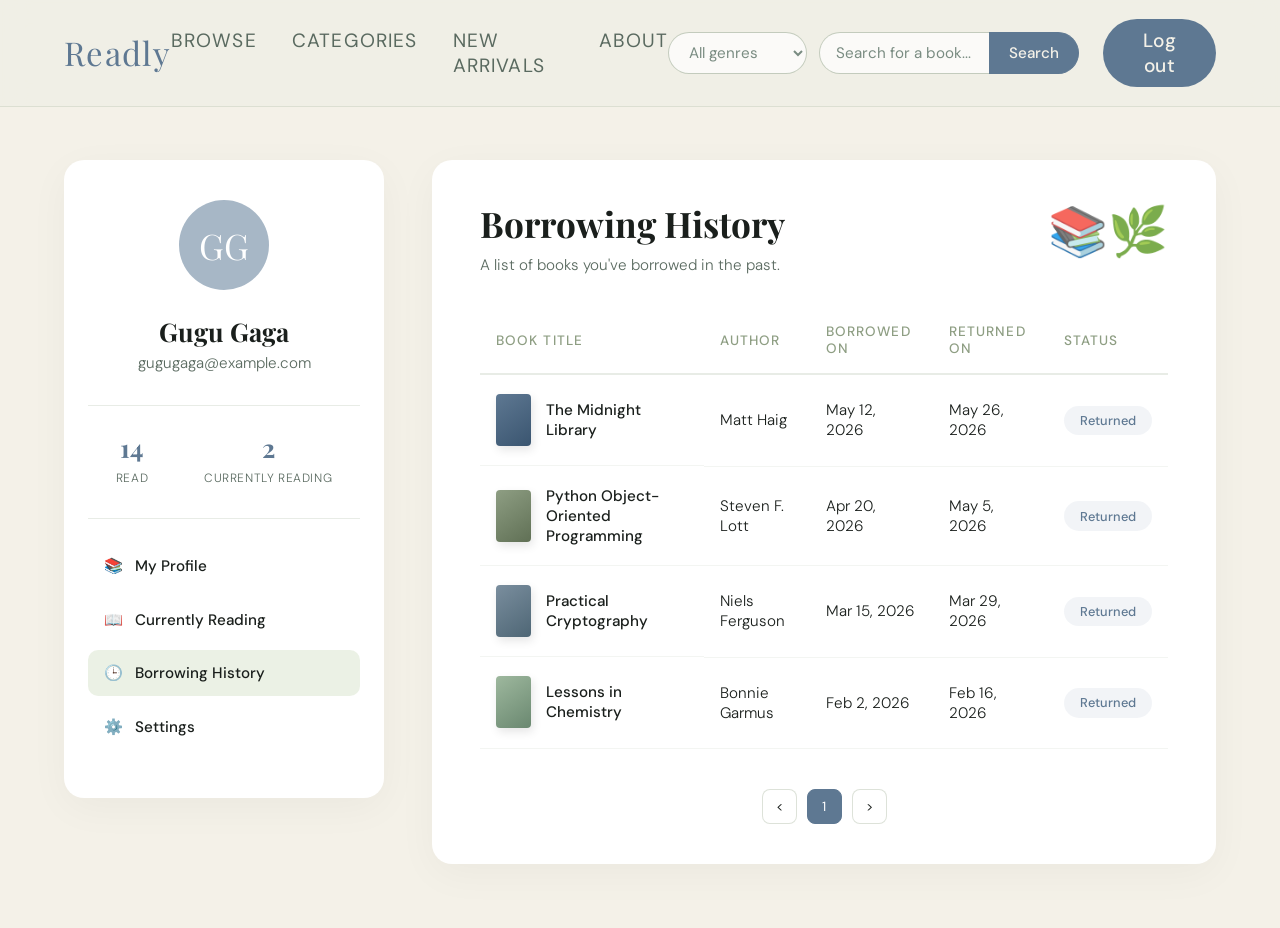
==== frontend/profile.html @ a17b8ffd "add user window (borrow history)" ====
<!DOCTYPE html>
<html lang="en">
<head>
  <meta charset="UTF-8">
  <meta name="viewport" content="width=device-width, initial-scale=1.0">
  <title>My Profile — Readly</title>
  <link href="https://fonts.googleapis.com/css2?family=Playfair+Display:ital,wght@0,400;0,700;1,400&family=DM+Sans:wght@300;400;500&display=swap" rel="stylesheet"/>
  <link rel="stylesheet" href="style.css" />
</head>
<body>

  <nav>
    <a class="nav-logo" href="index.html">Readly</a>
    <ul class="nav-links">
      <li><a href="index.html#books">Browse</a></li>
      <li><a href="index.html#categories">Categories</a></li>
      <li><a href="#">New Arrivals</a></li>
      <li><a href="#">About</a></li>
    </ul>
    
    <div class="search-container">
      <select id="genreSelect" class="search-select">
          <option value="">All genres</option>
          <option value="fantasy">Fantasy</option>
          <option value="sci-fi">Sci-Fi</option>
          <option value="romance">Romance</option>
          <option value="mystery">Mystery</option>
          <option value="literary">Literary</option>
          <option value="non-fiction">Non-fiction</option>
          <option value="children">Children</option>
          <option value="history">History</option>
      </select>
      <div class="search-input-group">
          <input type="text" id="searchInput" placeholder="Search for a book..." class="search-input">
          <button id="searchBtn" class="search-btn">Search</button>
      </div>
    </div>
    <button class="nav-cta" onclick="window.location.href='index.html'">Log out</button>
  </nav>

  <main class="profile-container">
    
    <aside class="user-card">
      <div class="avatar">GG</div>
      <h2 class="user-name">Gugu Gaga</h2>
      <p class="user-email">gugugaga@example.com</p>
      
      <div class="user-stats">
        <div><strong>14</strong><span>Read</span></div>
        <div><strong>2</strong><span>Currently Reading</span></div>
      </div>

      <ul class="sidebar-menu">
        <li><a href="#"><span class="icon">📚</span> My Profile</a></li>
        <li><a href="#"><span class="icon">📖</span> Currently Reading</a></li>
        <li class="active"><a href="#"><span class="icon">🕒</span> Borrowing History</a></li>
        <li><a href="#"><span class="icon">⚙️</span> Settings</a></li>
      </ul>
    </aside>

    <section class="history-section">
      
      <div class="history-header">
        <div>
          <h3 class="history-title">Borrowing History</h3>
          <p class="history-subtitle">A list of books you've borrowed in the past.</p>
        </div>
        <div class="history-illustration">📚🌿</div>
      </div>
      
      <div class="table-wrapper">
        <table class="history-table">
          <thead>
            <tr>
              <th>Book Title</th>
              <th>Author</th>
              <th>Borrowed On</th>
              <th>Returned On</th>
              <th>Status</th>
            </tr>
          </thead>
          <tbody>
            <tr>
              <td class="td-book">
                <div class="mini-cover bc1"></div>
                <span>The Midnight Library</span>
              </td>
              <td>Matt Haig</td>
              <td>May 12, 2026</td>
              <td>May 26, 2026</td>
              <td><span class="status-pill returned">Returned</span></td>
            </tr>
            <tr>
              <td class="td-book">
                <div class="mini-cover bc2"></div>
                <span>Python Object-Oriented Programming</span>
              </td>
              <td>Steven F. Lott</td>
              <td>Apr 20, 2026</td>
              <td>May 5, 2026</td>
              <td><span class="status-pill returned">Returned</span></td>
            </tr>
            <tr>
              <td class="td-book">
                <div class="mini-cover bc5"></div>
                <span>Practical Cryptography</span>
              </td>
              <td>Niels Ferguson</td>
              <td>Mar 15, 2026</td>
              <td>Mar 29, 2026</td>
              <td><span class="status-pill returned">Returned</span></td>
            </tr>
            <tr>
              <td class="td-book">
                <div class="mini-cover bc6"></div>
                <span>Lessons in Chemistry</span>
              </td>
              <td>Bonnie Garmus</td>
              <td>Feb 2, 2026</td>
              <td>Feb 16, 2026</td>
              <td><span class="status-pill returned">Returned</span></td>
            </tr>
          </tbody>
        </table>
      </div>

      <div class="pagination">
        <button class="page-btn">&lt;</button>
        <button class="page-btn active">1</button>
        <button class="page-btn">&gt;</button>
      </div>

    </section>
  </main>

</body>
</html>
---- frontend/style.css ----
:root {
  --blue-dark:  #5E7892;
  --blue-light: #A7B7C6;
  --cream:      #f4f1e8;
  --sage-light: #BDCFAA;
  --sage-dark:  #8E9E83;
  --text-dark:  #1a1f1c;
  --text-muted: #5a6a60;
}

*, *::before, *::after { box-sizing: border-box; margin: 0; padding: 0; }
html { scroll-behavior: smooth; }
body { background: var(--cream); color: var(--text-dark); font-family: 'DM Sans', sans-serif; font-weight: 300; overflow-x: hidden; }

/* NAV */
nav {
  position: fixed; top: 0; left: 0; right: 0; z-index: 50;
  display: flex; align-items: center; justify-content: space-between;
  padding: 1.2rem 4rem;
  background: rgba(240, 238, 229, 0.88); backdrop-filter: blur(14px);
  border-bottom: 1px solid rgba(142,158,131,0.2);
}
.nav-logo { font-family: 'Playfair Display', serif; font-size: 2.05rem; color: var(--blue-dark); letter-spacing: 0.04em; text-decoration: none; }
.nav-links { display: flex; gap: 2.2rem; list-style: none; }
.nav-links a { text-decoration: none; color: var(--text-muted); font-size: 1.2rem; font-weight: 400; letter-spacing: 0.06em; text-transform: uppercase; transition: color 0.2s; }
.nav-links a:hover { color: var(--blue-dark); }
.nav-cta { background: var(--blue-dark); color: var(--cream); padding: 0.55rem 1.4rem; border-radius: 100px; border: none; font-family: 'DM Sans', sans-serif; font-size: 1.2rem; font-weight: 500; cursor: pointer; letter-spacing: 0.04em; transition: background 0.2s, transform 0.15s; }
.nav-cta:hover { background: var(--sage-dark); transform: translateY(-1px); }

/* SEARCH BAR FIX  */
.search-container {
  display: flex;
  align-items: center;
  gap: 12px;
  margin-left: auto;
  margin-right: 1.5rem;
}

.search-input-group {
  display: flex;
  align-items: center;
  height: 42px; 
}

.search-select {
  height: 42px;
  padding: 0 1.2rem 0 1rem;
  border: 1.5px solid rgba(142, 158, 131, 0.5);
  border-radius: 100px;
  background: rgba(255, 255, 255, 0.7);
  color: #7a8c82; 
  font-family: 'DM Sans', sans-serif;
  font-size: 0.95rem;
  cursor: pointer;
  box-sizing: border-box;
  outline: none;
}

.search-select option {
  color: var(--text-dark);
}

.search-input {
  height: 42px;
  padding: 0 1rem;
  border: 1.5px solid rgba(142, 158, 131, 0.5);
  border-right: none; 
  border-radius: 100px 0 0 100px; 
  background: rgba(255, 255, 255, 0.7);
  color: var(--text-dark);
  width: 170px;
  font-family: 'DM Sans', sans-serif;
  font-size: 0.95rem;
  box-sizing: border-box;
  outline: none;
}

.search-input::placeholder {
  color: #7a8c82;
}

.search-btn {
  height: 42px;
  padding: 0 1.2rem;
  background: var(--blue-dark);
  color: var(--cream);
  border: 1.5px solid var(--blue-dark);
  border-left: none; 
  border-radius: 0 100px 100px 0; 
  font-family: 'DM Sans', sans-serif;
  font-size: 0.95rem;
  font-weight: 500;
  cursor: pointer;
  transition: background 0.2s;
  min-width: 90px;
  display: inline-flex;
  align-items: center;
  justify-content: center;
  box-sizing: border-box;
}

.search-btn:hover {
  background: var(--sage-dark);
  border-color: var(--sage-dark);
}
/* HERO */
.hero { min-height: 100vh; display: grid; grid-template-columns: 1fr 1fr; align-items: center; padding: 8rem 4rem 4rem; gap: 4rem; position: relative; overflow: hidden; }
.hero::before { content: ''; position: absolute; top: -180px; right: -180px; width: 560px; height: 560px; border-radius: 50%; background: radial-gradient(circle, rgba(189,207,170,0.3) 0%, transparent 70%); pointer-events: none; }
.hero-text { animation: fadeUp 0.8s ease both; }
.hero-eyebrow { display: inline-block; font-size: 0.78rem; font-weight: 500; letter-spacing: 0.14em; text-transform: uppercase; color: var(--sage-dark); background: rgba(142,158,131,0.15); padding: 0.35rem 1rem; border-radius: 100px; margin-bottom: 1.6rem; }
.hero h1 { font-family: 'Playfair Display', serif; font-size: clamp(3rem, 5vw, 5rem); line-height: 1.08; color: var(--text-dark); margin-bottom: 1.6rem; }
.hero h1 em { color: var(--blue-dark); font-style: italic; }
.hero-sub { font-size: 1.25rem; line-height: 1.7; color: var(--text-muted); max-width: 440px; margin-bottom: 2.6rem; }
.hero-actions { display: flex; gap: 1rem; flex-wrap: wrap; }
.btn-primary { background: var(--blue-dark); color: var(--cream); padding: 0.85rem 2rem; border-radius: 100px; text-decoration: none; font-size: 1.1rem; font-weight: 500; transition: background 0.2s, transform 0.15s; display: inline-flex; align-items: center; gap: 0.5rem; }
.btn-primary:hover { background: var(--text-dark); transform: translateY(-1px); }
.btn-secondary { background: transparent; color: var(--blue-dark); padding: 0.85rem 2rem; border-radius: 100px; border: 1.5px solid var(--blue-dark); text-decoration: none; font-size: 1.1rem; font-weight: 500; transition: all 0.2s; cursor: pointer; font-family: 'DM Sans', sans-serif; }
.btn-secondary:hover { background: var(--blue-dark); color: var(--cream); }
.hero-visual { display: flex; justify-content: center; align-items: flex-end; gap: 1rem; animation: fadeUp 0.8s 0.2s ease both; }
.hero-book { border-radius: 6px 14px 14px 6px; box-shadow: 6px 12px 40px rgba(0,0,0,0.18); transition: transform 0.3s; cursor: pointer; }
.hero-book:hover { transform: translateY(-12px) rotate(-1deg); }
.hb1 { width: 110px; height: 220px; background: linear-gradient(160deg, var(--blue-dark), #3a5570); transform: rotate(-4deg) translateY(20px); }
.hb2 { width: 120px; height: 260px; background: linear-gradient(160deg, var(--sage-dark), #6b8060); transform: rotate(1deg); }
.hb3 { width: 100px; height: 200px; background: linear-gradient(160deg, var(--blue-light), #8aa0b8); transform: rotate(-2deg) translateY(30px); }
.hb4 { width: 115px; height: 240px; background: linear-gradient(160deg, var(--sage-light), #9ab88a); transform: rotate(3deg) translateY(10px); }

/* SECTIONS */
section { padding: 6rem 4rem; }
.section-label { font-size: 0.75rem; font-weight: 500; letter-spacing: 0.16em; text-transform: uppercase; color: var(--sage-dark); margin-bottom: 0.8rem; }
.section-title { font-family: 'Playfair Display', serif; font-size: clamp(2rem, 3.5vw, 3rem); color: var(--text-dark); margin-bottom: 3rem; }

/* BOOKS */
.books-section { background: white; }
.books-grid { display: grid; grid-template-columns: repeat(auto-fill, minmax(240px, 1fr)); gap: 2rem; }
.book-card { cursor: pointer; transition: transform 0.25s; }
.book-card:hover { transform: translateY(-6px); }
.book-cover { width: 100%; aspect-ratio: 2/3; border-radius: 6px 12px 12px 6px; margin-bottom: 1rem; box-shadow: 4px 8px 28px rgba(0,0,0,0.12); display: flex; align-items: flex-end; padding: 1rem; position: relative; overflow: hidden; }
.book-cover::before { content: ''; position: absolute; left: 0; top: 0; bottom: 0; width: 14px; background: rgba(0,0,0,0.2); }
.book-cover-title { font-family: 'Playfair Display', serif; font-size: 0.95rem; color: rgba(255,255,255,0.92); line-height: 1.3; position: relative; z-index: 1; text-shadow: 0 1px 6px rgba(0,0,0,0.3); }
.bc1 { background: linear-gradient(145deg, #5E7892, #3a5570); }
.bc2 { background: linear-gradient(145deg, #8E9E83, #607055); }
.bc3 { background: linear-gradient(145deg, #A7B7C6, #6e8898); }
.bc4 { background: linear-gradient(145deg, #BDCFAA, #8aab72); }
.bc5 { background: linear-gradient(145deg, #7a8e9e, #4e6675); }
.bc6 { background: linear-gradient(145deg, #9eb89e, #6a8870); }
.book-title { font-weight: 500; font-size: 1.25rem; margin-bottom: 0.2rem; }
.book-author { font-size: 1.05rem; color: var(--text-muted); }
.book-price { font-size: 1.15rem; font-weight: 500; color: var(--blue-dark); margin-top: 0.4rem; }
.book-stars { color: var(--sage-dark); font-size: 0.8rem; margin-top: 0.3rem; }

/* CATEGORIES */
.categories-section { background: var(--cream); }
.cats-grid { display: grid; grid-template-columns: repeat(auto-fill, minmax(155px, 1fr)); gap: 1.2rem; }
.cat-pill { background: white; border: 1.5px solid rgba(94,120,146,0.2); border-radius: 16px; padding: 1.4rem 1.2rem; text-align: center; cursor: pointer; transition: all 0.2s; }
.cat-pill:hover { background: var(--blue-dark); border-color: var(--blue-dark); }
.cat-pill:hover .cat-name { color: var(--cream); }
.cat-icon { font-size: 1.6rem; margin-bottom: 0.5rem; }
.cat-name { font-size: 0.88rem; font-weight: 500; color: var(--text-dark); }

/* BANNER */
.banner-section { background: var(--blue-dark); color: var(--cream); display: flex; align-items: center; justify-content: space-between; gap: 2rem; flex-wrap: wrap; padding: 5rem 4rem; }
.banner-text h2 { font-family: 'Playfair Display', serif; font-size: clamp(1.8rem, 3vw, 2.8rem); margin-bottom: 0.8rem; }
.banner-text p { font-size: 1rem; opacity: 0.75; max-width: 440px; line-height: 1.6; }
.btn-light { background: var(--cream); color: var(--blue-dark); padding: 0.85rem 2rem; border-radius: 100px; border: none; font-family: 'DM Sans', sans-serif; font-size: 0.95rem; font-weight: 500; white-space: nowrap; cursor: pointer; transition: all 0.2s; }
.btn-light:hover { background: var(--sage-light); }

/* STATS */
.stats-section { background: white; display: flex; justify-content: space-around; flex-wrap: wrap; gap: 2rem; padding: 4rem; text-align: center; }
.stat-num { font-family: 'Playfair Display', serif; font-size: 4rem; color: var(--blue-dark); line-height: 1; }
.stat-label { font-size: 0.88rem; color: var(--text-muted); margin-top: 0.4rem; }

/* FOOTER */
footer { background: var(--text-dark); color: rgba(243,239,223,0.6); padding: 3rem 4rem; display: flex; justify-content: space-between; align-items: center; flex-wrap: wrap; gap: 1rem; }
.footer-logo { font-family: 'Playfair Display', serif; font-size: 1.4rem; color: var(--cream); }
.footer-links { display: flex; gap: 2rem; list-style: none; }
.footer-links a { color: rgba(243,239,223,0.5); text-decoration: none; font-size: 0.85rem; transition: color 0.2s; }
.footer-links a:hover { color: var(--sage-light); }
footer small { font-size: 0.8rem; }

/* MODAL */
.modal-overlay {
  position: fixed; inset: 0; z-index: 200;
  background: rgba(26,31,28,0.5); backdrop-filter: blur(5px);
  display: flex; align-items: center; justify-content: center;
  opacity: 0; pointer-events: none; transition: opacity 0.25s;
}
.modal-overlay.open { opacity: 1; pointer-events: all; }
.modal {
  background: var(--cream); border-radius: 22px;
  width: 100%; max-width: 430px; padding: 2.4rem;
  position: relative; box-shadow: 0 30px 90px rgba(0,0,0,0.22);
  transform: translateY(24px) scale(0.97); opacity: 0;
  transition: transform 0.28s cubic-bezier(.34,1.56,.64,1), opacity 0.22s;
}
.modal-overlay.open .modal { transform: translateY(0) scale(1); opacity: 1; }
.modal-close { position: absolute; top: 1.2rem; right: 1.2rem; width: 32px; height: 32px; border-radius: 50%; background: rgba(94,120,146,0.12); border: none; cursor: pointer; display: flex; align-items: center; justify-content: center; color: var(--text-muted); font-size: 1rem; transition: background 0.2s; }
.modal-close:hover { background: rgba(94,120,146,0.25); }
.modal-title { font-family: 'Playfair Display', serif; font-size: 1.65rem; color: var(--text-dark); margin-bottom: 0.3rem; }
.modal-sub { font-size: 0.88rem; color: var(--text-muted); margin-bottom: 1.8rem; line-height: 1.5; }
.modal-tabs { display: flex; background: rgba(94,120,146,0.1); border-radius: 10px; padding: 4px; margin-bottom: 1.6rem; }
.modal-tab { flex: 1; text-align: center; padding: 0.55rem; border-radius: 7px; font-size: 0.88rem; font-weight: 500; cursor: pointer; transition: all 0.2s; color: var(--text-muted); user-select: none; }
.modal-tab.active { background: var(--blue-dark); color: var(--cream); box-shadow: 0 2px 10px rgba(94,120,146,0.3); }
.m-field { margin-bottom: 1rem; }
.m-field label { display: block; font-size: 0.8rem; font-weight: 500; color: var(--text-dark); margin-bottom: 0.4rem; letter-spacing: 0.03em; }
.m-field input { width: 100%; padding: 0.75rem 1rem; border: 1.5px solid rgba(94,120,146,0.25); border-radius: 10px; background: white; font-family: 'DM Sans', sans-serif; font-size: 0.93rem; color: var(--text-dark); outline: none; transition: border-color 0.2s, box-shadow 0.2s; }
.m-field input:focus { border-color: var(--blue-dark); box-shadow: 0 0 0 3px rgba(94,120,146,0.12); }
.m-field input::placeholder { color: #b8bfba; }
.m-row { display: flex; justify-content: space-between; align-items: center; margin-bottom: 1rem; }
.m-remember { display: flex; align-items: center; gap: 0.45rem; font-size: 0.82rem; color: var(--text-muted); cursor: pointer; }
.m-remember input { accent-color: var(--blue-dark); }
.m-forgot { font-size: 0.82rem; color: var(--blue-dark); text-decoration: none; font-weight: 500; }
.m-forgot:hover { text-decoration: underline; }
.btn-modal-submit { width: 100%; background: var(--blue-dark); color: var(--cream); padding: 0.88rem; border: none; border-radius: 10px; font-family: 'DM Sans', sans-serif; font-size: 0.95rem; font-weight: 500; cursor: pointer; margin-bottom: 1.2rem; transition: background 0.2s, transform 0.15s; }
.btn-modal-submit:hover { background: var(--text-dark); transform: translateY(-1px); }
.m-divider { display: flex; align-items: center; gap: 1rem; font-size: 0.8rem; color: #b5bdb9; margin-bottom: 1rem; }
.m-divider::before, .m-divider::after { content: ''; flex: 1; height: 1px; background: rgba(94,120,146,0.2); }
.m-socials { display: flex; gap: 0.7rem; }
.m-social-btn { flex: 1; display: flex; align-items: center; justify-content: center; gap: 0.45rem; padding: 0.7rem; border: 1.5px solid rgba(94,120,146,0.25); border-radius: 10px; background: white; font-family: 'DM Sans', sans-serif; font-size: 0.85rem; font-weight: 500; color: var(--text-dark); cursor: pointer; transition: all 0.2s; }
.m-social-btn:hover { border-color: var(--blue-dark); background: rgba(94,120,146,0.05); }
.signup-only { display: none; }

/* ANIMATION */
@keyframes fadeUp { from { opacity: 0; transform: translateY(28px); } to { opacity: 1; transform: translateY(0); } }

/*  PROFILE PAGE  */
.profile-container {
  max-width: 1400px;
  width: 100%;
  margin: 10rem auto 4rem;
  padding: 0 4rem; 
  display: grid;
  grid-template-columns: 320px 1fr;
  gap: 3rem;
  align-items: start;
  box-sizing: border-box;
}

.user-card {
  background: white;
  border-radius: 20px;
  padding: 2.5rem 1.5rem;
  text-align: center;
  box-shadow: 0 10px 40px rgba(0,0,0,0.04);
}

.avatar {
  width: 90px;
  height: 90px;
  background: var(--blue-light);
  color: white;
  font-family: 'Playfair Display', serif;
  font-size: 2.2rem;
  display: flex;
  align-items: center;
  justify-content: center;
  border-radius: 50%;
  margin: 0 auto 1.5rem;
}

.user-name {
  font-family: 'Playfair Display', serif;
  font-size: 1.6rem;
  color: var(--text-dark);
  margin-bottom: 0.3rem;
}

.user-email {
  color: var(--text-muted);
  font-size: 0.95rem;
  margin-bottom: 2rem;
}

.user-stats {
  display: flex;
  justify-content: space-around;
  border-top: 1px solid rgba(142, 158, 131, 0.2);
  padding-top: 1.5rem;
}

.user-stats div {
  display: flex;
  flex-direction: column;
}

.user-stats strong {
  font-size: 1.6rem;
  color: var(--blue-dark);
  font-family: 'Playfair Display', serif;
}

.user-stats span {
  font-size: 0.75rem;
  color: var(--text-muted);
  text-transform: uppercase;
  letter-spacing: 0.05em;
  margin-top: 0.4rem;
}

/* --- Таблиця історії --- */
.history-section {
  background: white;
  border-radius: 20px;
  padding: 2.5rem 3rem;
  box-shadow: 0 10px 40px rgba(0,0,0,0.04);
}

.history-title {
  font-family: 'Playfair Display', serif;
  font-size: 2.2rem;
  color: var(--text-dark);
  margin-bottom: 2rem;
}

.table-wrapper {
  overflow-x: auto; 
}

.history-table {
  width: 100%;
  border-collapse: collapse;
  text-align: left;
}

.history-table th {
  padding: 1rem;
  font-size: 0.85rem;
  text-transform: uppercase;
  letter-spacing: 0.08em;
  color: var(--sage-dark);
  border-bottom: 2px solid rgba(142, 158, 131, 0.2);
  font-weight: 500;
}

.history-table td {
  padding: 1.2rem 1rem;
  border-bottom: 1px solid rgba(142, 158, 131, 0.1);
  color: var(--text-dark);
  font-size: 0.95rem;
}

.status-pill {
  padding: 0.4rem 1rem;
  border-radius: 100px;
  font-size: 0.8rem;
  font-weight: 500;
  display: inline-block;
}

.status-pill.active {
  background: rgba(189, 207, 170, 0.25);
  color: var(--sage-dark);
}

.status-pill.returned {
  background: rgba(167, 183, 198, 0.15); 
  color: var(--blue-dark);
}
/* --- Бокове меню (Sidebar) --- */
.sidebar-menu {
  list-style: none;
  margin-top: 2rem;
  text-align: left;
  border-top: 1px solid rgba(142, 158, 131, 0.2);
  padding-top: 1.5rem;
}

.sidebar-menu li {
  margin-bottom: 0.5rem;
}

.sidebar-menu a {
  display: flex;
  align-items: center;
  gap: 12px;
  text-decoration: none;
  color: var(--text-dark);
  font-size: 0.95rem;
  font-weight: 500;
  padding: 0.8rem 1rem;
  border-radius: 10px;
  transition: background 0.2s;
}

.sidebar-menu li.active a, 
.sidebar-menu a:hover {
  background: rgba(189, 207, 170, 0.3); /* Ніжний фон для активного пункту */
}

/* --- Шапка історії (Subtitle & Illustration) --- */
.history-header {
  display: flex;
  justify-content: space-between;
  align-items: flex-start;
  margin-bottom: 2rem;
}

.history-title {
  font-family: 'Playfair Display', serif;
  font-size: 2.2rem;
  color: var(--text-dark);
  margin-bottom: 0.5rem;
}

.history-subtitle {
  color: var(--text-muted);
  font-size: 0.95rem;
}

.history-illustration {
  font-size: 3rem;
  opacity: 0.8;
}

/* --- Міні-обкладинки в таблиці --- */
.td-book {
  display: flex;
  align-items: center;
  gap: 15px;
  font-weight: 500;
}

.mini-cover {
  width: 35px;
  height: 52px;
  border-radius: 4px;
  box-shadow: 2px 4px 10px rgba(0,0,0,0.1);
  flex-shrink: 0;
}

/* --- Пагінація (Кнопки сторінок) --- */
.pagination {
  display: flex;
  justify-content: center;
  gap: 10px;
  margin-top: 2.5rem;
}

.page-btn {
  width: 35px;
  height: 35px;
  border: 1px solid rgba(142, 158, 131, 0.3);
  background: white;
  border-radius: 8px;
  display: flex;
  align-items: center;
  justify-content: center;
  cursor: pointer;
  color: var(--text-dark);
  font-family: 'DM Sans', sans-serif;
  transition: all 0.2s;
}

.page-btn.active {
  background: var(--blue-dark);
  color: white;
  border-color: var(--blue-dark);
}

.page-btn:hover:not(.active) {
  background: rgba(142, 158, 131, 0.1);
}
/* RESPONSIVE */
@media (max-width: 768px) {
  nav { padding: 1rem 1.5rem; }
  .nav-links { display: none; }
  .search-container { display: none; }
  .hero { grid-template-columns: 1fr; padding: 6rem 1.5rem 3rem; }
  .hero-visual { display: none; }
  section { padding: 4rem 1.5rem; }
  .banner-section { padding: 3rem 1.5rem; }
  .stats-section { padding: 3rem 1.5rem; }
  footer { padding: 2rem 1.5rem; flex-direction: column; text-align: center; }
  .modal { margin: 1rem; padding: 1.8rem; }

  /* --- Phone  --- */
  .profile-container {
    grid-template-columns: 1fr; 
    padding: 6rem 1.5rem 2rem; 
    margin: 0;
    gap: 2rem;
  }
  
  .user-card,
  .history-section {
    padding: 1.5rem; 
  }
  
  .history-title {
    font-size: 1.8rem; 
  }
}
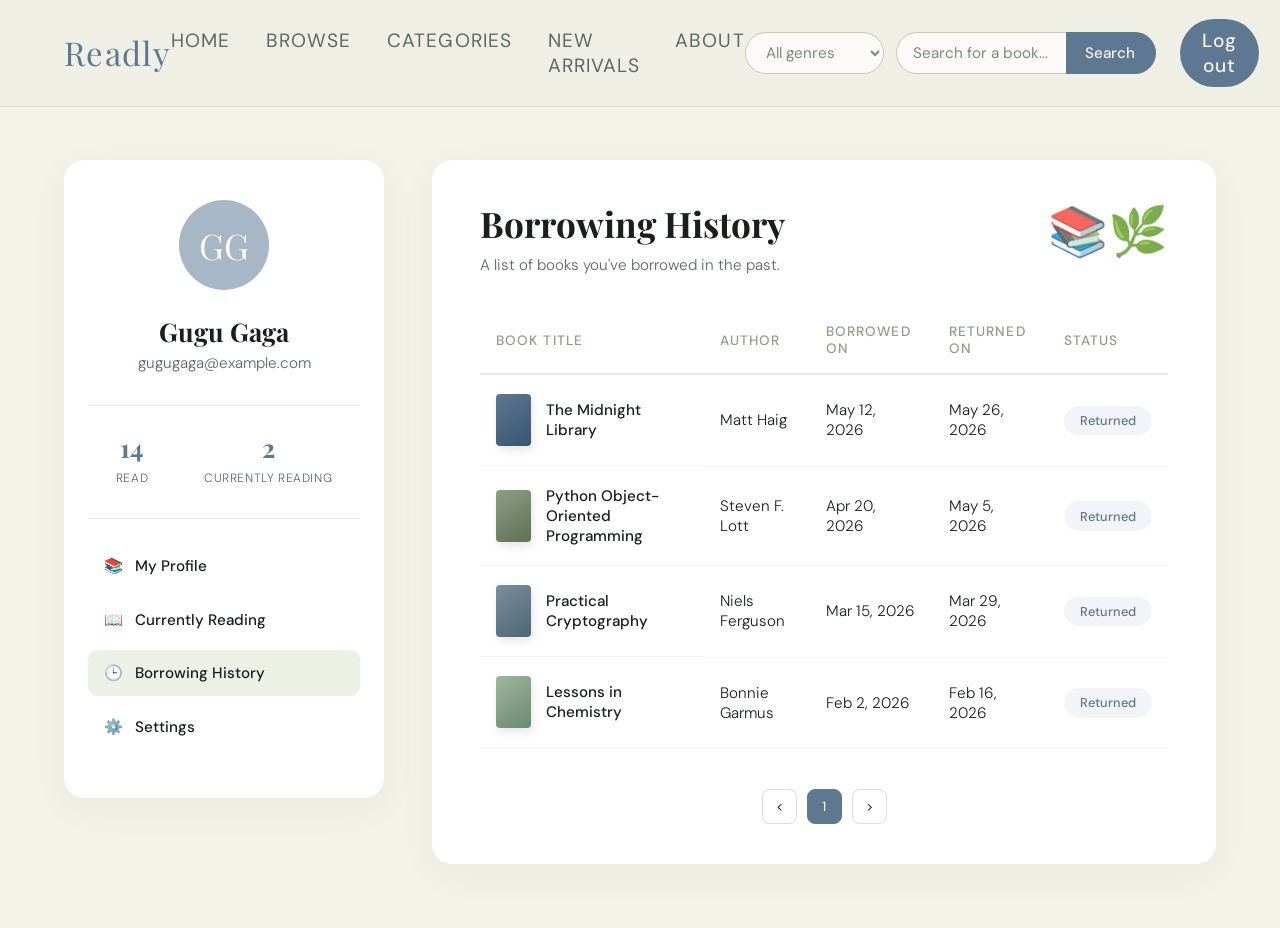
==== commit 437af8f9: "transition between registration and user page" ====
--- a/frontend/profile.html
+++ b/frontend/profile.html
@@ -11,11 +11,13 @@
 
   <nav>
     <a class="nav-logo" href="index.html">Readly</a>
+    
     <ul class="nav-links">
+      <li><a href="index.html">Home</a></li>
       <li><a href="index.html#books">Browse</a></li>
       <li><a href="index.html#categories">Categories</a></li>
-      <li><a href="#">New Arrivals</a></li>
-      <li><a href="#">About</a></li>
+      <li><a href="index.html">New Arrivals</a></li>
+      <li><a href="index.html">About</a></li>
     </ul>
     
     <div class="search-container">
@@ -35,7 +37,8 @@
           <button id="searchBtn" class="search-btn">Search</button>
       </div>
     </div>
-    <button class="nav-cta" onclick="window.location.href='index.html'">Log out</button>
+    
+    <button class="nav-cta" onclick="localStorage.removeItem('readlyUser'); window.location.href='index.html'">Log out</button>
   </nav>
 
   <main class="profile-container">
@@ -133,5 +136,31 @@
     </section>
   </main>
 
+  <script>
+    window.addEventListener('DOMContentLoaded', () => {
+      // 1. Шукаємо правильний ключ, який ми побачили на скріншоті
+      const savedData = localStorage.getItem('readlyUser');
+      
+      if (savedData) {
+        // 2. Розпаковуємо дані з формату JSON у звичайний об'єкт
+        const user = JSON.parse(savedData);
+        
+        // 3. Підставляємо реальне ім'я
+        if (user.name) {
+          document.querySelector('.user-name').textContent = user.name;
+          
+          // Робимо аватарку з перших літер імені
+          const initials = user.name.split(' ').map(word => word[0]).join('').toUpperCase();
+          document.querySelector('.avatar').textContent = initials;
+        }
+        
+        // 4. Підставляємо реальну пошту (якщо вона є в об'єкті)
+        if (user.email) {
+          document.querySelector('.user-email').textContent = user.email;
+        }
+      }
+    });
+  </script>
+
 </body>
 </html>
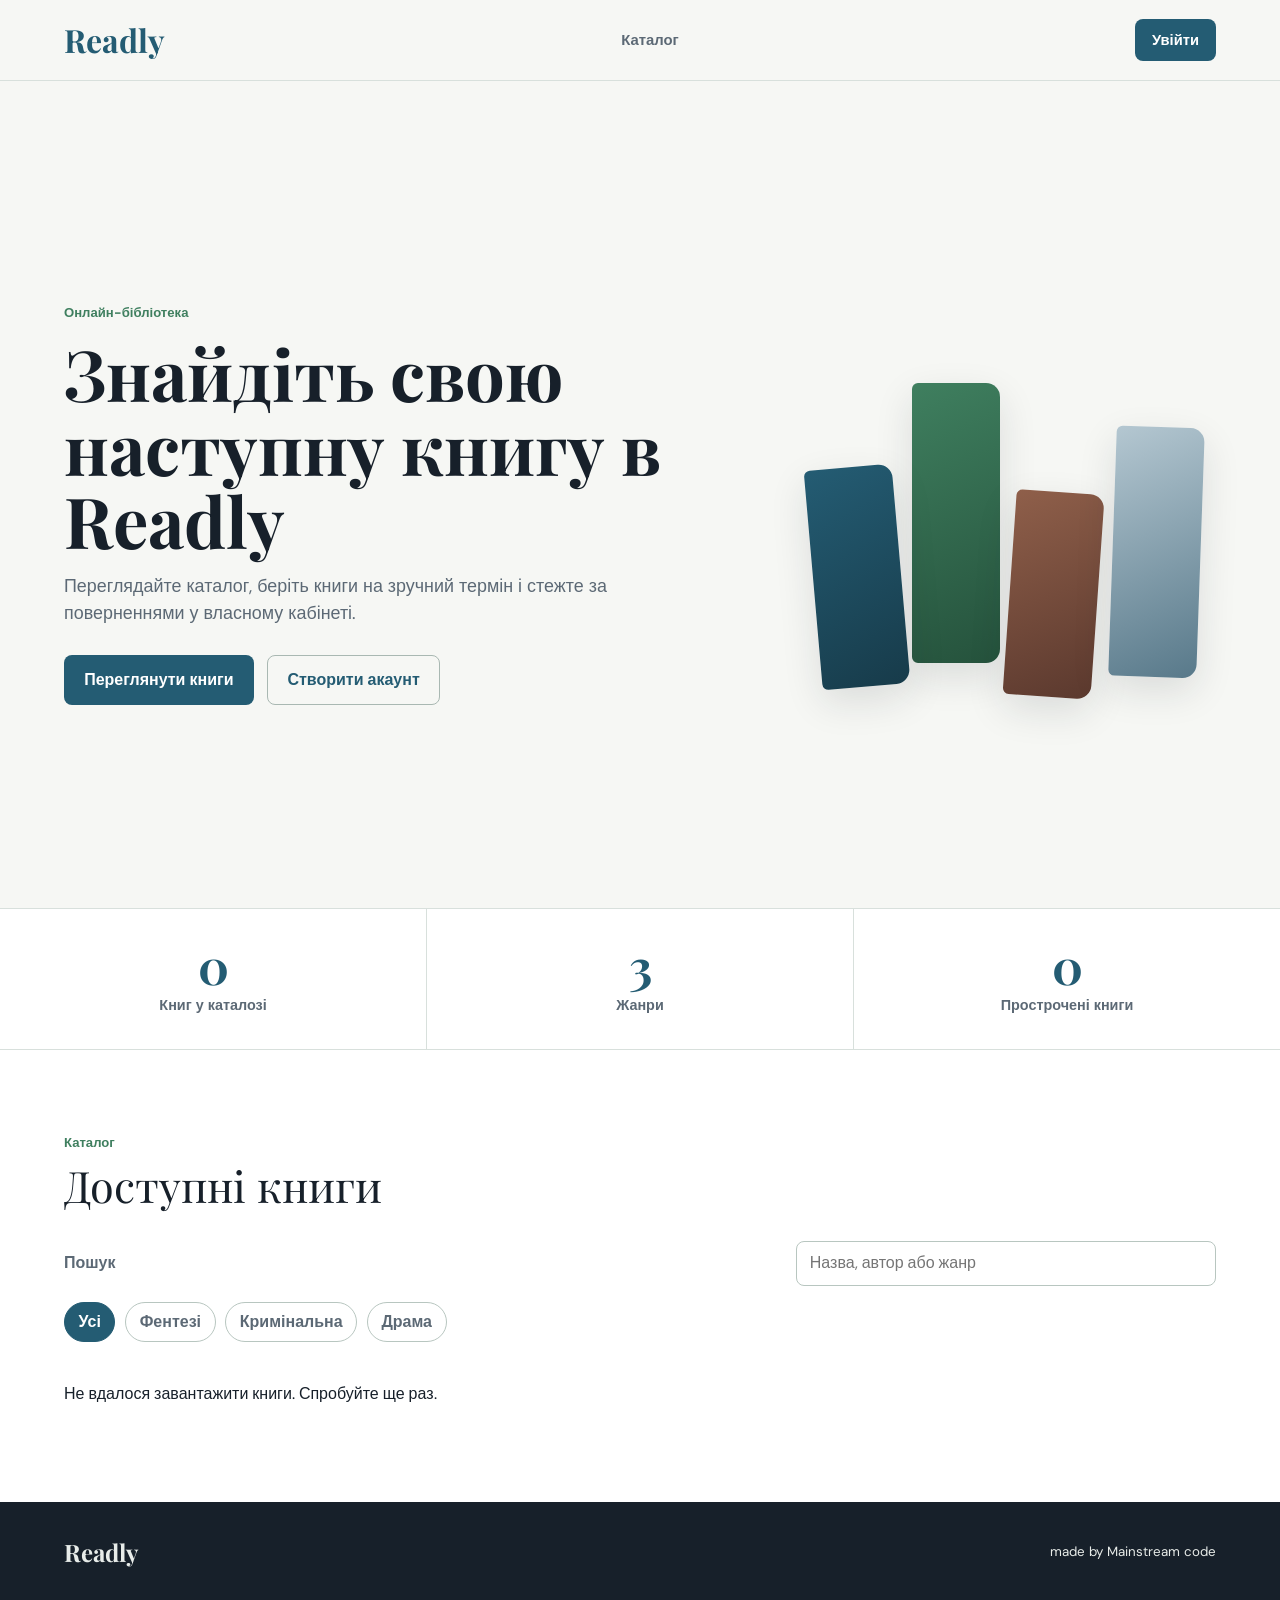
==== commit aebbd4c0: "frontend: polish Ukrainian library interface" ====
--- a/frontend/profile.html
+++ b/frontend/profile.html
@@ -1,166 +1,18 @@
 <!DOCTYPE html>
-<html lang="en">
+<html lang="uk">
 <head>
-  <meta charset="UTF-8">
-  <meta name="viewport" content="width=device-width, initial-scale=1.0">
-  <title>My Profile — Readly</title>
-  <link href="https://fonts.googleapis.com/css2?family=Playfair+Display:ital,wght@0,400;0,700;1,400&family=DM+Sans:wght@300;400;500&display=swap" rel="stylesheet"/>
+  <meta charset="UTF-8" />
+  <meta name="viewport" content="width=device-width, initial-scale=1.0" />
+  <meta http-equiv="refresh" content="0; url=index.html" />
+  <title>Профіль - Readly</title>
   <link rel="stylesheet" href="style.css" />
 </head>
 <body>
-
-  <nav>
-    <a class="nav-logo" href="index.html">Readly</a>
-    
-    <ul class="nav-links">
-      <li><a href="index.html">Home</a></li>
-      <li><a href="index.html#books">Browse</a></li>
-      <li><a href="index.html#categories">Categories</a></li>
-      <li><a href="index.html">New Arrivals</a></li>
-      <li><a href="index.html">About</a></li>
-    </ul>
-    
-    <div class="search-container">
-      <select id="genreSelect" class="search-select">
-          <option value="">All genres</option>
-          <option value="fantasy">Fantasy</option>
-          <option value="sci-fi">Sci-Fi</option>
-          <option value="romance">Romance</option>
-          <option value="mystery">Mystery</option>
-          <option value="literary">Literary</option>
-          <option value="non-fiction">Non-fiction</option>
-          <option value="children">Children</option>
-          <option value="history">History</option>
-      </select>
-      <div class="search-input-group">
-          <input type="text" id="searchInput" placeholder="Search for a book..." class="search-input">
-          <button id="searchBtn" class="search-btn">Search</button>
-      </div>
-    </div>
-    
-    <button class="nav-cta" onclick="localStorage.removeItem('readlyUser'); window.location.href='index.html'">Log out</button>
-  </nav>
-
-  <main class="profile-container">
-    
-    <aside class="user-card">
-      <div class="avatar">GG</div>
-      <h2 class="user-name">Gugu Gaga</h2>
-      <p class="user-email">gugugaga@example.com</p>
-      
-      <div class="user-stats">
-        <div><strong>14</strong><span>Read</span></div>
-        <div><strong>2</strong><span>Currently Reading</span></div>
-      </div>
-
-      <ul class="sidebar-menu">
-        <li><a href="#"><span class="icon">📚</span> My Profile</a></li>
-        <li><a href="#"><span class="icon">📖</span> Currently Reading</a></li>
-        <li class="active"><a href="#"><span class="icon">🕒</span> Borrowing History</a></li>
-        <li><a href="#"><span class="icon">⚙️</span> Settings</a></li>
-      </ul>
-    </aside>
-
-    <section class="history-section">
-      
-      <div class="history-header">
-        <div>
-          <h3 class="history-title">Borrowing History</h3>
-          <p class="history-subtitle">A list of books you've borrowed in the past.</p>
-        </div>
-        <div class="history-illustration">📚🌿</div>
-      </div>
-      
-      <div class="table-wrapper">
-        <table class="history-table">
-          <thead>
-            <tr>
-              <th>Book Title</th>
-              <th>Author</th>
-              <th>Borrowed On</th>
-              <th>Returned On</th>
-              <th>Status</th>
-            </tr>
-          </thead>
-          <tbody>
-            <tr>
-              <td class="td-book">
-                <div class="mini-cover bc1"></div>
-                <span>The Midnight Library</span>
-              </td>
-              <td>Matt Haig</td>
-              <td>May 12, 2026</td>
-              <td>May 26, 2026</td>
-              <td><span class="status-pill returned">Returned</span></td>
-            </tr>
-            <tr>
-              <td class="td-book">
-                <div class="mini-cover bc2"></div>
-                <span>Python Object-Oriented Programming</span>
-              </td>
-              <td>Steven F. Lott</td>
-              <td>Apr 20, 2026</td>
-              <td>May 5, 2026</td>
-              <td><span class="status-pill returned">Returned</span></td>
-            </tr>
-            <tr>
-              <td class="td-book">
-                <div class="mini-cover bc5"></div>
-                <span>Practical Cryptography</span>
-              </td>
-              <td>Niels Ferguson</td>
-              <td>Mar 15, 2026</td>
-              <td>Mar 29, 2026</td>
-              <td><span class="status-pill returned">Returned</span></td>
-            </tr>
-            <tr>
-              <td class="td-book">
-                <div class="mini-cover bc6"></div>
-                <span>Lessons in Chemistry</span>
-              </td>
-              <td>Bonnie Garmus</td>
-              <td>Feb 2, 2026</td>
-              <td>Feb 16, 2026</td>
-              <td><span class="status-pill returned">Returned</span></td>
-            </tr>
-          </tbody>
-        </table>
-      </div>
-
-      <div class="pagination">
-        <button class="page-btn">&lt;</button>
-        <button class="page-btn active">1</button>
-        <button class="page-btn">&gt;</button>
-      </div>
-
-    </section>
+  <main class="panel-section">
+    <div class="section-label">Readly</div>
+    <div class="section-title">Переходимо до основного застосунку</div>
+    <p>Профіль користувача доступний після входу в систему.</p>
+    <a class="btn-primary" href="index.html">Відкрити Readly</a>
   </main>
-
-  <script>
-    window.addEventListener('DOMContentLoaded', () => {
-      // 1. Шукаємо правильний ключ, який ми побачили на скріншоті
-      const savedData = localStorage.getItem('readlyUser');
-      
-      if (savedData) {
-        // 2. Розпаковуємо дані з формату JSON у звичайний об'єкт
-        const user = JSON.parse(savedData);
-        
-        // 3. Підставляємо реальне ім'я
-        if (user.name) {
-          document.querySelector('.user-name').textContent = user.name;
-          
-          // Робимо аватарку з перших літер імені
-          const initials = user.name.split(' ').map(word => word[0]).join('').toUpperCase();
-          document.querySelector('.avatar').textContent = initials;
-        }
-        
-        // 4. Підставляємо реальну пошту (якщо вона є в об'єкті)
-        if (user.email) {
-          document.querySelector('.user-email').textContent = user.email;
-        }
-      }
-    });
-  </script>
-
 </body>
-</html>+</html>
--- a/frontend/style.css
+++ b/frontend/style.css
@@ -1,491 +1,1003 @@
 :root {
-  --blue-dark:  #5E7892;
-  --blue-light: #A7B7C6;
-  --cream:      #f4f1e8;
-  --sage-light: #BDCFAA;
-  --sage-dark:  #8E9E83;
-  --text-dark:  #1a1f1c;
-  --text-muted: #5a6a60;
-}
-
-*, *::before, *::after { box-sizing: border-box; margin: 0; padding: 0; }
-html { scroll-behavior: smooth; }
-body { background: var(--cream); color: var(--text-dark); font-family: 'DM Sans', sans-serif; font-weight: 300; overflow-x: hidden; }
-
-/* NAV */
+  --bg: #f6f7f4;
+  --surface: #ffffff;
+  --surface-soft: #eef4f0;
+  --ink: #17202a;
+  --muted: #5c6975;
+  --line: #d8e0dc;
+  --primary: #245c73;
+  --primary-dark: #153948;
+  --accent: #3f7f5f;
+  --warning: #a85139;
+  --danger: #a83c3c;
+  --shadow: 0 14px 38px rgba(23, 32, 42, 0.12);
+}
+
+*,
+*::before,
+*::after {
+  box-sizing: border-box;
+}
+
+html {
+  scroll-behavior: smooth;
+}
+
+body {
+  margin: 0;
+  min-width: 320px;
+  background: var(--bg);
+  color: var(--ink);
+  font-family: "DM Sans", Arial, sans-serif;
+  font-size: 16px;
+  line-height: 1.5;
+  overflow-x: hidden;
+}
+
+button,
+input,
+select {
+  font: inherit;
+}
+
+button {
+  cursor: pointer;
+}
+
+button:disabled {
+  cursor: not-allowed;
+  opacity: 0.58;
+}
+
+a {
+  color: inherit;
+}
+
 nav {
-  position: fixed; top: 0; left: 0; right: 0; z-index: 50;
-  display: flex; align-items: center; justify-content: space-between;
-  padding: 1.2rem 4rem;
-  background: rgba(240, 238, 229, 0.88); backdrop-filter: blur(14px);
-  border-bottom: 1px solid rgba(142,158,131,0.2);
-}
-.nav-logo { font-family: 'Playfair Display', serif; font-size: 2.05rem; color: var(--blue-dark); letter-spacing: 0.04em; text-decoration: none; }
-.nav-links { display: flex; gap: 2.2rem; list-style: none; }
-.nav-links a { text-decoration: none; color: var(--text-muted); font-size: 1.2rem; font-weight: 400; letter-spacing: 0.06em; text-transform: uppercase; transition: color 0.2s; }
-.nav-links a:hover { color: var(--blue-dark); }
-.nav-cta { background: var(--blue-dark); color: var(--cream); padding: 0.55rem 1.4rem; border-radius: 100px; border: none; font-family: 'DM Sans', sans-serif; font-size: 1.2rem; font-weight: 500; cursor: pointer; letter-spacing: 0.04em; transition: background 0.2s, transform 0.15s; }
-.nav-cta:hover { background: var(--sage-dark); transform: translateY(-1px); }
-
-/* SEARCH BAR FIX  */
-.search-container {
-  display: flex;
-  align-items: center;
-  gap: 12px;
-  margin-left: auto;
-  margin-right: 1.5rem;
-}
-
-.search-input-group {
-  display: flex;
-  align-items: center;
-  height: 42px; 
-}
-
-.search-select {
-  height: 42px;
-  padding: 0 1.2rem 0 1rem;
-  border: 1.5px solid rgba(142, 158, 131, 0.5);
-  border-radius: 100px;
-  background: rgba(255, 255, 255, 0.7);
-  color: #7a8c82; 
-  font-family: 'DM Sans', sans-serif;
-  font-size: 0.95rem;
-  cursor: pointer;
-  box-sizing: border-box;
-  outline: none;
-}
-
-.search-select option {
-  color: var(--text-dark);
+  position: sticky;
+  top: 0;
+  z-index: 50;
+  display: flex;
+  align-items: center;
+  justify-content: space-between;
+  gap: 1.25rem;
+  padding: 1rem 4rem;
+  background: rgba(246, 247, 244, 0.94);
+  border-bottom: 1px solid var(--line);
+  backdrop-filter: blur(14px);
+}
+
+.nav-logo {
+  color: var(--primary);
+  font-family: "Playfair Display", Georgia, serif;
+  font-size: 2rem;
+  font-weight: 700;
+  text-decoration: none;
+  white-space: nowrap;
+}
+
+.nav-links {
+  display: flex;
+  align-items: center;
+  gap: 1.5rem;
+  margin: 0;
+  padding: 0;
+  list-style: none;
+}
+
+.nav-links a {
+  color: var(--muted);
+  font-size: 0.93rem;
+  font-weight: 600;
+  text-decoration: none;
+}
+
+.nav-links a:hover,
+.nav-links a:focus-visible {
+  color: var(--primary);
+}
+
+.nav-right {
+  display: flex;
+  align-items: center;
+  justify-content: flex-end;
+  gap: 0.65rem;
+  min-width: 0;
+}
+
+.nav-user-name {
+  max-width: 160px;
+  overflow: hidden;
+  color: var(--ink);
+  font-size: 0.9rem;
+  font-weight: 600;
+  text-overflow: ellipsis;
+  white-space: nowrap;
+}
+
+.nav-cta,
+.btn-primary,
+.btn-secondary,
+.btn-light,
+.btn-small,
+.btn-danger-sm,
+.btn-modal-submit {
+  border-radius: 8px;
+  border: 1px solid transparent;
+  font-weight: 700;
+  text-decoration: none;
+  transition: background 0.16s ease, border-color 0.16s ease, color 0.16s ease, transform 0.16s ease;
+}
+
+.nav-cta,
+.btn-primary,
+.btn-modal-submit {
+  display: inline-flex;
+  align-items: center;
+  justify-content: center;
+  gap: 0.4rem;
+  background: var(--primary);
+  color: #fff;
+}
+
+.nav-cta {
+  min-height: 40px;
+  padding: 0.55rem 1rem;
+  font-size: 0.92rem;
+}
+
+.nav-cta:hover,
+.btn-primary:hover,
+.btn-modal-submit:hover {
+  background: var(--primary-dark);
+  transform: translateY(-1px);
+}
+
+.nav-cta-logout,
+.btn-secondary {
+  background: transparent;
+  border-color: #a9b8b2;
+  color: var(--primary);
+}
+
+.nav-cta-logout:hover,
+.btn-secondary:hover {
+  background: var(--surface-soft);
+  border-color: var(--primary);
+  color: var(--primary-dark);
+}
+
+.role-badge {
+  display: inline-flex;
+  align-items: center;
+  min-height: 24px;
+  padding: 0.18rem 0.55rem;
+  border-radius: 999px;
+  background: #dfebe5;
+  color: var(--primary-dark);
+  font-size: 0.74rem;
+  font-weight: 700;
+  white-space: nowrap;
+}
+
+.hero {
+  display: grid;
+  grid-template-columns: minmax(0, 1fr) minmax(280px, 420px);
+  align-items: center;
+  gap: 3rem;
+  min-height: calc(100vh - 73px);
+  padding: 5rem 4rem 4rem;
+}
+
+.hero-text {
+  max-width: 660px;
+}
+
+.hero-eyebrow,
+.section-label {
+  display: inline-block;
+  color: var(--accent);
+  font-size: 0.82rem;
+  font-weight: 800;
+}
+
+.hero h1 {
+  margin: 0.8rem 0 1rem;
+  color: var(--ink);
+  font-family: "Playfair Display", Georgia, serif;
+  font-size: 4.4rem;
+  line-height: 1.04;
+}
+
+.hero-sub {
+  max-width: 560px;
+  margin: 0 0 1.8rem;
+  color: var(--muted);
+  font-size: 1.12rem;
+}
+
+.hero-actions {
+  display: flex;
+  flex-wrap: wrap;
+  gap: 0.85rem;
+}
+
+.btn-primary,
+.btn-secondary,
+.btn-light {
+  min-height: 44px;
+  padding: 0.72rem 1.2rem;
+}
+
+.hero-visual {
+  display: flex;
+  align-items: flex-end;
+  justify-content: center;
+  gap: 0.8rem;
+  min-height: 320px;
+}
+
+.hero-book {
+  width: 88px;
+  border-radius: 6px 14px 14px 6px;
+  box-shadow: var(--shadow);
+}
+
+.hb1 {
+  height: 220px;
+  background: linear-gradient(155deg, #245c73, #173b4a);
+  transform: rotate(-5deg) translateY(24px);
+}
+
+.hb2 {
+  height: 280px;
+  background: linear-gradient(155deg, #3f7f5f, #25523c);
+}
+
+.hb3 {
+  height: 205px;
+  background: linear-gradient(155deg, #8f5f4a, #5b392e);
+  transform: rotate(4deg) translateY(34px);
+}
+
+.hb4 {
+  height: 250px;
+  background: linear-gradient(155deg, #b4c7d1, #58798a);
+  transform: rotate(2deg) translateY(14px);
+}
+
+.stats-section {
+  display: grid;
+  grid-template-columns: repeat(3, minmax(120px, 1fr));
+  gap: 1px;
+  background: var(--line);
+  border-top: 1px solid var(--line);
+  border-bottom: 1px solid var(--line);
+}
+
+.stats-section > div {
+  padding: 2rem 1.25rem;
+  background: var(--surface);
+  text-align: center;
+}
+
+.stat-num {
+  color: var(--primary);
+  font-family: "Playfair Display", Georgia, serif;
+  font-size: 3rem;
+  font-weight: 700;
+  line-height: 1;
+}
+
+.stat-label {
+  margin-top: 0.4rem;
+  color: var(--muted);
+  font-size: 0.9rem;
+  font-weight: 600;
+}
+
+section {
+  padding: 5rem 4rem;
+}
+
+.books-section {
+  background: var(--surface);
+}
+
+.section-title {
+  margin: 0.5rem 0 2rem;
+  color: var(--ink);
+  font-family: "Playfair Display", Georgia, serif;
+  font-size: 2.7rem;
+  line-height: 1.08;
+}
+
+.search-row {
+  display: grid;
+  grid-template-columns: auto minmax(220px, 420px);
+  align-items: center;
+  gap: 0.75rem;
+  margin-bottom: 1rem;
+}
+
+.search-label {
+  color: var(--muted);
+  font-weight: 800;
 }
 
 .search-input {
-  height: 42px;
-  padding: 0 1rem;
-  border: 1.5px solid rgba(142, 158, 131, 0.5);
-  border-right: none; 
-  border-radius: 100px 0 0 100px; 
-  background: rgba(255, 255, 255, 0.7);
-  color: var(--text-dark);
-  width: 170px;
-  font-family: 'DM Sans', sans-serif;
-  font-size: 0.95rem;
-  box-sizing: border-box;
-  outline: none;
-}
-
-.search-input::placeholder {
-  color: #7a8c82;
-}
-
-.search-btn {
-  height: 42px;
-  padding: 0 1.2rem;
-  background: var(--blue-dark);
-  color: var(--cream);
-  border: 1.5px solid var(--blue-dark);
-  border-left: none; 
-  border-radius: 0 100px 100px 0; 
-  font-family: 'DM Sans', sans-serif;
-  font-size: 0.95rem;
-  font-weight: 500;
-  cursor: pointer;
-  transition: background 0.2s;
-  min-width: 90px;
+  width: 100%;
+  min-height: 42px;
+  padding: 0.6rem 0.8rem;
+  border: 1px solid #b8c6c0;
+  border-radius: 8px;
+  background: #fff;
+  color: var(--ink);
+}
+
+.search-input:focus {
+  border-color: var(--primary);
+  outline: 3px solid rgba(36, 92, 115, 0.18);
+}
+
+.genre-filter,
+.borrows-tabs,
+.admin-actions {
+  display: flex;
+  flex-wrap: wrap;
+  gap: 0.6rem;
+  margin-bottom: 1.5rem;
+}
+
+.genre-btn,
+.borrow-tab {
+  min-height: 38px;
+  padding: 0.45rem 0.85rem;
+  border: 1px solid #b8c6c0;
+  border-radius: 999px;
+  background: var(--surface);
+  color: var(--muted);
+  font-weight: 700;
+}
+
+.genre-btn:hover,
+.borrow-tab:hover,
+.genre-btn.active,
+.borrow-tab.active {
+  background: var(--primary);
+  border-color: var(--primary);
+  color: #fff;
+}
+
+.books-grid {
+  display: grid;
+  grid-template-columns: repeat(auto-fill, minmax(220px, 1fr));
+  gap: 1.4rem;
+}
+
+.book-card {
+  min-width: 0;
+}
+
+.book-cover,
+.book-cover-skeleton {
+  position: relative;
+  display: flex;
+  align-items: flex-end;
+  width: 100%;
+  aspect-ratio: 2 / 3;
+  margin-bottom: 0.9rem;
+  overflow: hidden;
+  border-radius: 6px 14px 14px 6px;
+  box-shadow: var(--shadow);
+}
+
+.book-cover::before {
+  position: absolute;
+  inset: 0 auto 0 0;
+  width: 16px;
+  background: rgba(0, 0, 0, 0.2);
+  content: "";
+}
+
+.book-cover-title {
+  position: relative;
+  z-index: 1;
+  padding: 1rem;
+  color: #fff;
+  font-family: "Playfair Display", Georgia, serif;
+  font-size: 1.08rem;
+  line-height: 1.2;
+  text-shadow: 0 2px 8px rgba(0, 0, 0, 0.35);
+}
+
+.book-title {
+  margin-bottom: 0.15rem;
+  color: var(--ink);
+  font-size: 1.06rem;
+  font-weight: 800;
+}
+
+.book-author,
+.book-meta,
+.book-availability,
+.book-type-badge {
+  color: var(--muted);
+  font-size: 0.88rem;
+}
+
+.book-meta {
+  display: flex;
+  justify-content: space-between;
+  gap: 0.75rem;
+  margin: 0.35rem 0 0.65rem;
+}
+
+.book-availability {
   display: inline-flex;
+  margin-top: 0.4rem;
+  padding: 0.2rem 0.55rem;
+  border-radius: 999px;
+  background: var(--surface-soft);
+  font-weight: 700;
+}
+
+.panel-section {
+  min-height: calc(100vh - 73px);
+  background: var(--bg);
+}
+
+.borrows-list,
+.admin-list {
+  display: flex;
+  flex-direction: column;
+  gap: 0.75rem;
+}
+
+.borrow-item,
+.admin-list-item,
+.profile-card,
+.admin-col {
+  border: 1px solid var(--line);
+  border-radius: 8px;
+  background: var(--surface);
+  box-shadow: 0 6px 18px rgba(23, 32, 42, 0.06);
+}
+
+.borrow-item {
+  display: flex;
+  align-items: center;
+  justify-content: space-between;
+  gap: 1rem;
+  padding: 1rem;
+}
+
+.borrow-item.overdue,
+.admin-list-item.overdue {
+  border-left: 4px solid var(--danger);
+}
+
+.borrow-item.returned {
+  opacity: 0.68;
+}
+
+.borrow-info {
+  min-width: 0;
+}
+
+.borrow-title {
+  margin-bottom: 0.25rem;
+  font-weight: 800;
+}
+
+.borrow-book-meta,
+.borrow-dates,
+.borrow-id,
+.borrow-qty {
+  color: var(--muted);
+  font-size: 0.88rem;
+}
+
+.borrow-book-meta {
+  margin: 0.25rem 0;
+}
+
+.borrow-id {
+  margin-top: 0.25rem;
+  overflow-wrap: anywhere;
+}
+
+.badge-returned {
+  display: inline-flex;
+  padding: 0.3rem 0.65rem;
+  border-radius: 999px;
+  background: #e5ece8;
+  color: var(--muted);
+  font-size: 0.82rem;
+  font-weight: 800;
+}
+
+.profile-card {
+  max-width: 760px;
+  margin-top: 2rem;
+  padding: 1.4rem;
+}
+
+.profile-card-header {
+  display: flex;
+  align-items: center;
+  justify-content: space-between;
+  gap: 1rem;
+  margin-bottom: 1rem;
+  padding-bottom: 0.85rem;
+  border-bottom: 1px solid var(--line);
+}
+
+.profile-card-header h3 {
+  margin: 0;
+  font-family: "Playfair Display", Georgia, serif;
+  font-size: 1.4rem;
+}
+
+.profile-actions {
+  display: flex;
+  align-items: center;
+  justify-content: flex-end;
+  gap: 0.6rem;
+}
+
+.profile-details {
+  display: grid;
+  grid-template-columns: repeat(2, minmax(0, 1fr));
+  gap: 0.7rem 1.2rem;
+}
+
+.profile-details p {
+  margin: 0;
+}
+
+.profile-details strong {
+  color: var(--muted);
+}
+
+.admin-grid {
+  display: grid;
+  grid-template-columns: repeat(3, minmax(260px, 1fr));
+  gap: 1rem;
+}
+
+.admin-col {
+  min-width: 0;
+  padding: 1rem;
+}
+
+.admin-col-header {
+  display: flex;
+  align-items: center;
+  justify-content: space-between;
+  gap: 1rem;
+  margin-bottom: 1rem;
+  padding-bottom: 0.75rem;
+  border-bottom: 1px solid var(--line);
+}
+
+.admin-col-header h3 {
+  margin: 0;
+  font-family: "Playfair Display", Georgia, serif;
+  font-size: 1.25rem;
+}
+
+.admin-list {
+  max-height: 520px;
+  overflow: auto;
+  padding-right: 0.25rem;
+}
+
+.admin-list-item {
+  display: flex;
+  align-items: flex-start;
+  justify-content: space-between;
+  gap: 0.8rem;
+  padding: 0.85rem;
+}
+
+.admin-list-item > div {
+  min-width: 0;
+}
+
+.admin-list-item strong {
+  overflow-wrap: anywhere;
+}
+
+.admin-list-item small {
+  color: var(--muted);
+}
+
+.btn-small {
+  min-height: 34px;
+  padding: 0.4rem 0.75rem;
+  background: var(--primary);
+  color: #fff;
+  font-size: 0.86rem;
+}
+
+.btn-small:hover {
+  background: var(--primary-dark);
+}
+
+.btn-danger-sm {
+  min-height: 34px;
+  padding: 0.4rem 0.75rem;
+  background: transparent;
+  border-color: #d7aaa4;
+  color: var(--danger);
+  font-size: 0.86rem;
+}
+
+.btn-danger-sm:hover {
+  background: #f6e7e4;
+}
+
+footer {
+  display: flex;
+  align-items: center;
+  justify-content: space-between;
+  gap: 1rem;
+  padding: 2rem 4rem;
+  background: var(--ink);
+  color: #e8ece9;
+}
+
+.footer-logo {
+  font-family: "Playfair Display", Georgia, serif;
+  font-size: 1.5rem;
+  font-weight: 700;
+}
+
+.modal-overlay {
+  position: fixed;
+  inset: 0;
+  z-index: 200;
+  display: none;
   align-items: center;
   justify-content: center;
-  box-sizing: border-box;
-}
-
-.search-btn:hover {
-  background: var(--sage-dark);
-  border-color: var(--sage-dark);
-}
-/* HERO */
-.hero { min-height: 100vh; display: grid; grid-template-columns: 1fr 1fr; align-items: center; padding: 8rem 4rem 4rem; gap: 4rem; position: relative; overflow: hidden; }
-.hero::before { content: ''; position: absolute; top: -180px; right: -180px; width: 560px; height: 560px; border-radius: 50%; background: radial-gradient(circle, rgba(189,207,170,0.3) 0%, transparent 70%); pointer-events: none; }
-.hero-text { animation: fadeUp 0.8s ease both; }
-.hero-eyebrow { display: inline-block; font-size: 0.78rem; font-weight: 500; letter-spacing: 0.14em; text-transform: uppercase; color: var(--sage-dark); background: rgba(142,158,131,0.15); padding: 0.35rem 1rem; border-radius: 100px; margin-bottom: 1.6rem; }
-.hero h1 { font-family: 'Playfair Display', serif; font-size: clamp(3rem, 5vw, 5rem); line-height: 1.08; color: var(--text-dark); margin-bottom: 1.6rem; }
-.hero h1 em { color: var(--blue-dark); font-style: italic; }
-.hero-sub { font-size: 1.25rem; line-height: 1.7; color: var(--text-muted); max-width: 440px; margin-bottom: 2.6rem; }
-.hero-actions { display: flex; gap: 1rem; flex-wrap: wrap; }
-.btn-primary { background: var(--blue-dark); color: var(--cream); padding: 0.85rem 2rem; border-radius: 100px; text-decoration: none; font-size: 1.1rem; font-weight: 500; transition: background 0.2s, transform 0.15s; display: inline-flex; align-items: center; gap: 0.5rem; }
-.btn-primary:hover { background: var(--text-dark); transform: translateY(-1px); }
-.btn-secondary { background: transparent; color: var(--blue-dark); padding: 0.85rem 2rem; border-radius: 100px; border: 1.5px solid var(--blue-dark); text-decoration: none; font-size: 1.1rem; font-weight: 500; transition: all 0.2s; cursor: pointer; font-family: 'DM Sans', sans-serif; }
-.btn-secondary:hover { background: var(--blue-dark); color: var(--cream); }
-.hero-visual { display: flex; justify-content: center; align-items: flex-end; gap: 1rem; animation: fadeUp 0.8s 0.2s ease both; }
-.hero-book { border-radius: 6px 14px 14px 6px; box-shadow: 6px 12px 40px rgba(0,0,0,0.18); transition: transform 0.3s; cursor: pointer; }
-.hero-book:hover { transform: translateY(-12px) rotate(-1deg); }
-.hb1 { width: 110px; height: 220px; background: linear-gradient(160deg, var(--blue-dark), #3a5570); transform: rotate(-4deg) translateY(20px); }
-.hb2 { width: 120px; height: 260px; background: linear-gradient(160deg, var(--sage-dark), #6b8060); transform: rotate(1deg); }
-.hb3 { width: 100px; height: 200px; background: linear-gradient(160deg, var(--blue-light), #8aa0b8); transform: rotate(-2deg) translateY(30px); }
-.hb4 { width: 115px; height: 240px; background: linear-gradient(160deg, var(--sage-light), #9ab88a); transform: rotate(3deg) translateY(10px); }
-
-/* SECTIONS */
-section { padding: 6rem 4rem; }
-.section-label { font-size: 0.75rem; font-weight: 500; letter-spacing: 0.16em; text-transform: uppercase; color: var(--sage-dark); margin-bottom: 0.8rem; }
-.section-title { font-family: 'Playfair Display', serif; font-size: clamp(2rem, 3.5vw, 3rem); color: var(--text-dark); margin-bottom: 3rem; }
-
-/* BOOKS */
-.books-section { background: white; }
-.books-grid { display: grid; grid-template-columns: repeat(auto-fill, minmax(240px, 1fr)); gap: 2rem; }
-.book-card { cursor: pointer; transition: transform 0.25s; }
-.book-card:hover { transform: translateY(-6px); }
-.book-cover { width: 100%; aspect-ratio: 2/3; border-radius: 6px 12px 12px 6px; margin-bottom: 1rem; box-shadow: 4px 8px 28px rgba(0,0,0,0.12); display: flex; align-items: flex-end; padding: 1rem; position: relative; overflow: hidden; }
-.book-cover::before { content: ''; position: absolute; left: 0; top: 0; bottom: 0; width: 14px; background: rgba(0,0,0,0.2); }
-.book-cover-title { font-family: 'Playfair Display', serif; font-size: 0.95rem; color: rgba(255,255,255,0.92); line-height: 1.3; position: relative; z-index: 1; text-shadow: 0 1px 6px rgba(0,0,0,0.3); }
-.bc1 { background: linear-gradient(145deg, #5E7892, #3a5570); }
-.bc2 { background: linear-gradient(145deg, #8E9E83, #607055); }
-.bc3 { background: linear-gradient(145deg, #A7B7C6, #6e8898); }
-.bc4 { background: linear-gradient(145deg, #BDCFAA, #8aab72); }
-.bc5 { background: linear-gradient(145deg, #7a8e9e, #4e6675); }
-.bc6 { background: linear-gradient(145deg, #9eb89e, #6a8870); }
-.book-title { font-weight: 500; font-size: 1.25rem; margin-bottom: 0.2rem; }
-.book-author { font-size: 1.05rem; color: var(--text-muted); }
-.book-price { font-size: 1.15rem; font-weight: 500; color: var(--blue-dark); margin-top: 0.4rem; }
-.book-stars { color: var(--sage-dark); font-size: 0.8rem; margin-top: 0.3rem; }
-
-/* CATEGORIES */
-.categories-section { background: var(--cream); }
-.cats-grid { display: grid; grid-template-columns: repeat(auto-fill, minmax(155px, 1fr)); gap: 1.2rem; }
-.cat-pill { background: white; border: 1.5px solid rgba(94,120,146,0.2); border-radius: 16px; padding: 1.4rem 1.2rem; text-align: center; cursor: pointer; transition: all 0.2s; }
-.cat-pill:hover { background: var(--blue-dark); border-color: var(--blue-dark); }
-.cat-pill:hover .cat-name { color: var(--cream); }
-.cat-icon { font-size: 1.6rem; margin-bottom: 0.5rem; }
-.cat-name { font-size: 0.88rem; font-weight: 500; color: var(--text-dark); }
-
-/* BANNER */
-.banner-section { background: var(--blue-dark); color: var(--cream); display: flex; align-items: center; justify-content: space-between; gap: 2rem; flex-wrap: wrap; padding: 5rem 4rem; }
-.banner-text h2 { font-family: 'Playfair Display', serif; font-size: clamp(1.8rem, 3vw, 2.8rem); margin-bottom: 0.8rem; }
-.banner-text p { font-size: 1rem; opacity: 0.75; max-width: 440px; line-height: 1.6; }
-.btn-light { background: var(--cream); color: var(--blue-dark); padding: 0.85rem 2rem; border-radius: 100px; border: none; font-family: 'DM Sans', sans-serif; font-size: 0.95rem; font-weight: 500; white-space: nowrap; cursor: pointer; transition: all 0.2s; }
-.btn-light:hover { background: var(--sage-light); }
-
-/* STATS */
-.stats-section { background: white; display: flex; justify-content: space-around; flex-wrap: wrap; gap: 2rem; padding: 4rem; text-align: center; }
-.stat-num { font-family: 'Playfair Display', serif; font-size: 4rem; color: var(--blue-dark); line-height: 1; }
-.stat-label { font-size: 0.88rem; color: var(--text-muted); margin-top: 0.4rem; }
-
-/* FOOTER */
-footer { background: var(--text-dark); color: rgba(243,239,223,0.6); padding: 3rem 4rem; display: flex; justify-content: space-between; align-items: center; flex-wrap: wrap; gap: 1rem; }
-.footer-logo { font-family: 'Playfair Display', serif; font-size: 1.4rem; color: var(--cream); }
-.footer-links { display: flex; gap: 2rem; list-style: none; }
-.footer-links a { color: rgba(243,239,223,0.5); text-decoration: none; font-size: 0.85rem; transition: color 0.2s; }
-.footer-links a:hover { color: var(--sage-light); }
-footer small { font-size: 0.8rem; }
-
-/* MODAL */
-.modal-overlay {
-  position: fixed; inset: 0; z-index: 200;
-  background: rgba(26,31,28,0.5); backdrop-filter: blur(5px);
-  display: flex; align-items: center; justify-content: center;
-  opacity: 0; pointer-events: none; transition: opacity 0.25s;
-}
-.modal-overlay.open { opacity: 1; pointer-events: all; }
+  padding: 1rem;
+  background: rgba(23, 32, 42, 0.58);
+}
+
 .modal {
-  background: var(--cream); border-radius: 22px;
-  width: 100%; max-width: 430px; padding: 2.4rem;
-  position: relative; box-shadow: 0 30px 90px rgba(0,0,0,0.22);
-  transform: translateY(24px) scale(0.97); opacity: 0;
-  transition: transform 0.28s cubic-bezier(.34,1.56,.64,1), opacity 0.22s;
-}
-.modal-overlay.open .modal { transform: translateY(0) scale(1); opacity: 1; }
-.modal-close { position: absolute; top: 1.2rem; right: 1.2rem; width: 32px; height: 32px; border-radius: 50%; background: rgba(94,120,146,0.12); border: none; cursor: pointer; display: flex; align-items: center; justify-content: center; color: var(--text-muted); font-size: 1rem; transition: background 0.2s; }
-.modal-close:hover { background: rgba(94,120,146,0.25); }
-.modal-title { font-family: 'Playfair Display', serif; font-size: 1.65rem; color: var(--text-dark); margin-bottom: 0.3rem; }
-.modal-sub { font-size: 0.88rem; color: var(--text-muted); margin-bottom: 1.8rem; line-height: 1.5; }
-.modal-tabs { display: flex; background: rgba(94,120,146,0.1); border-radius: 10px; padding: 4px; margin-bottom: 1.6rem; }
-.modal-tab { flex: 1; text-align: center; padding: 0.55rem; border-radius: 7px; font-size: 0.88rem; font-weight: 500; cursor: pointer; transition: all 0.2s; color: var(--text-muted); user-select: none; }
-.modal-tab.active { background: var(--blue-dark); color: var(--cream); box-shadow: 0 2px 10px rgba(94,120,146,0.3); }
-.m-field { margin-bottom: 1rem; }
-.m-field label { display: block; font-size: 0.8rem; font-weight: 500; color: var(--text-dark); margin-bottom: 0.4rem; letter-spacing: 0.03em; }
-.m-field input { width: 100%; padding: 0.75rem 1rem; border: 1.5px solid rgba(94,120,146,0.25); border-radius: 10px; background: white; font-family: 'DM Sans', sans-serif; font-size: 0.93rem; color: var(--text-dark); outline: none; transition: border-color 0.2s, box-shadow 0.2s; }
-.m-field input:focus { border-color: var(--blue-dark); box-shadow: 0 0 0 3px rgba(94,120,146,0.12); }
-.m-field input::placeholder { color: #b8bfba; }
-.m-row { display: flex; justify-content: space-between; align-items: center; margin-bottom: 1rem; }
-.m-remember { display: flex; align-items: center; gap: 0.45rem; font-size: 0.82rem; color: var(--text-muted); cursor: pointer; }
-.m-remember input { accent-color: var(--blue-dark); }
-.m-forgot { font-size: 0.82rem; color: var(--blue-dark); text-decoration: none; font-weight: 500; }
-.m-forgot:hover { text-decoration: underline; }
-.btn-modal-submit { width: 100%; background: var(--blue-dark); color: var(--cream); padding: 0.88rem; border: none; border-radius: 10px; font-family: 'DM Sans', sans-serif; font-size: 0.95rem; font-weight: 500; cursor: pointer; margin-bottom: 1.2rem; transition: background 0.2s, transform 0.15s; }
-.btn-modal-submit:hover { background: var(--text-dark); transform: translateY(-1px); }
-.m-divider { display: flex; align-items: center; gap: 1rem; font-size: 0.8rem; color: #b5bdb9; margin-bottom: 1rem; }
-.m-divider::before, .m-divider::after { content: ''; flex: 1; height: 1px; background: rgba(94,120,146,0.2); }
-.m-socials { display: flex; gap: 0.7rem; }
-.m-social-btn { flex: 1; display: flex; align-items: center; justify-content: center; gap: 0.45rem; padding: 0.7rem; border: 1.5px solid rgba(94,120,146,0.25); border-radius: 10px; background: white; font-family: 'DM Sans', sans-serif; font-size: 0.85rem; font-weight: 500; color: var(--text-dark); cursor: pointer; transition: all 0.2s; }
-.m-social-btn:hover { border-color: var(--blue-dark); background: rgba(94,120,146,0.05); }
-.signup-only { display: none; }
-
-/* ANIMATION */
-@keyframes fadeUp { from { opacity: 0; transform: translateY(28px); } to { opacity: 1; transform: translateY(0); } }
-
-/*  PROFILE PAGE  */
-.profile-container {
-  max-width: 1400px;
+  width: min(100%, 460px);
+  max-height: calc(100vh - 2rem);
+  overflow: auto;
+  border-radius: 10px;
+  background: var(--surface);
+  box-shadow: 0 26px 80px rgba(0, 0, 0, 0.28);
+  padding: 1.6rem;
+}
+
+.modal-overlay[style*="display: flex"] .modal {
+  animation: modalIn 0.18s ease-out;
+}
+
+@keyframes modalIn {
+  from {
+    opacity: 0;
+    transform: translateY(12px);
+  }
+  to {
+    opacity: 1;
+    transform: translateY(0);
+  }
+}
+
+.modal-close {
+  float: right;
+  width: 32px;
+  height: 32px;
+  border: 1px solid var(--line);
+  border-radius: 8px;
+  background: var(--surface-soft);
+  color: var(--muted);
+  font-weight: 800;
+}
+
+.modal-title {
+  margin: 0 2.2rem 0.3rem 0;
+  font-family: "Playfair Display", Georgia, serif;
+  font-size: 1.8rem;
+  line-height: 1.1;
+}
+
+.modal-sub {
+  margin: 0 0 1.2rem;
+  color: var(--muted);
+}
+
+.modal-tabs {
+  display: grid;
+  grid-template-columns: repeat(2, minmax(0, 1fr));
+  gap: 0.25rem;
+  margin-bottom: 1rem;
+  padding: 0.25rem;
+  border-radius: 10px;
+  background: var(--surface-soft);
+}
+
+.modal-tab {
+  min-height: 38px;
+  border: 0;
+  border-radius: 8px;
+  background: transparent;
+  color: var(--muted);
+  font-weight: 800;
+}
+
+.modal-tab.active {
+  background: var(--primary);
+  color: #fff;
+}
+
+.m-field {
+  margin-bottom: 0.85rem;
+}
+
+.m-field label {
+  display: block;
+  margin-bottom: 0.3rem;
+  color: var(--ink);
+  font-size: 0.88rem;
+  font-weight: 800;
+}
+
+.m-field input,
+.m-select {
   width: 100%;
-  margin: 10rem auto 4rem;
-  padding: 0 4rem; 
-  display: grid;
-  grid-template-columns: 320px 1fr;
-  gap: 3rem;
-  align-items: start;
-  box-sizing: border-box;
-}
-
-.user-card {
-  background: white;
-  border-radius: 20px;
-  padding: 2.5rem 1.5rem;
-  text-align: center;
-  box-shadow: 0 10px 40px rgba(0,0,0,0.04);
-}
-
-.avatar {
-  width: 90px;
-  height: 90px;
-  background: var(--blue-light);
-  color: white;
-  font-family: 'Playfair Display', serif;
-  font-size: 2.2rem;
-  display: flex;
+  min-height: 42px;
+  padding: 0.6rem 0.7rem;
+  border: 1px solid #b8c6c0;
+  border-radius: 8px;
+  background: #fff;
+  color: var(--ink);
+}
+
+.m-field input:focus,
+.m-select:focus {
+  border-color: var(--primary);
+  outline: 3px solid rgba(36, 92, 115, 0.18);
+}
+
+.m-row {
+  display: flex;
+  align-items: center;
+  justify-content: space-between;
+  gap: 1rem;
+  margin: 0.75rem 0 1rem;
+}
+
+.m-remember {
+  display: inline-flex;
+  align-items: center;
+  gap: 0.45rem;
+  color: var(--muted);
+  font-size: 0.9rem;
+}
+
+.btn-modal-submit {
+  width: 100%;
+  min-height: 44px;
+  padding: 0.7rem 1rem;
+}
+
+.signup-only {
+  display: none;
+}
+
+.modal-error {
+  margin-bottom: 0.9rem;
+  padding: 0.65rem 0.8rem;
+  border: 1px solid #e1b5ae;
+  border-left: 4px solid var(--danger);
+  border-radius: 8px;
+  background: #faeeeb;
+  color: #732929;
+  font-size: 0.9rem;
+}
+
+.modal-loading {
+  display: none;
   align-items: center;
   justify-content: center;
+  gap: 0.55rem;
+  margin-top: 0.8rem;
+  color: var(--muted);
+  font-size: 0.9rem;
+}
+
+.borrow-due-preview {
+  margin: 0 0 1rem;
+  padding: 0.65rem 0.8rem;
+  border-radius: 8px;
+  background: var(--surface-soft);
+  color: var(--accent);
+  font-weight: 800;
+}
+
+.loading-spinner {
+  width: 32px;
+  height: 32px;
+  margin: 1rem auto;
+  border: 3px solid #d5e0dc;
+  border-top-color: var(--primary);
   border-radius: 50%;
-  margin: 0 auto 1.5rem;
-}
-
-.user-name {
-  font-family: 'Playfair Display', serif;
-  font-size: 1.6rem;
-  color: var(--text-dark);
-  margin-bottom: 0.3rem;
-}
-
-.user-email {
-  color: var(--text-muted);
-  font-size: 0.95rem;
-  margin-bottom: 2rem;
-}
-
-.user-stats {
-  display: flex;
-  justify-content: space-around;
-  border-top: 1px solid rgba(142, 158, 131, 0.2);
-  padding-top: 1.5rem;
-}
-
-.user-stats div {
+  animation: spin 0.8s linear infinite;
+}
+
+.loading-spinner.small {
+  width: 18px;
+  height: 18px;
+  margin: 0;
+  border-width: 2px;
+}
+
+@keyframes spin {
+  to {
+    transform: rotate(360deg);
+  }
+}
+
+.book-cover-skeleton,
+.skeleton-line {
+  background: linear-gradient(90deg, #e3ebe7 25%, #f6f9f7 50%, #e3ebe7 75%);
+  background-size: 200% 100%;
+  animation: shimmer 1.4s infinite;
+}
+
+.skeleton-line {
+  width: 100%;
+  height: 14px;
+  margin-bottom: 0.5rem;
+  border-radius: 6px;
+}
+
+.skeleton-line.short {
+  width: 62%;
+}
+
+@keyframes shimmer {
+  to {
+    background-position: -200% 0;
+  }
+}
+
+#toast-container {
+  position: fixed;
+  right: 1rem;
+  bottom: 1rem;
+  z-index: 300;
   display: flex;
   flex-direction: column;
-}
-
-.user-stats strong {
-  font-size: 1.6rem;
-  color: var(--blue-dark);
-  font-family: 'Playfair Display', serif;
-}
-
-.user-stats span {
-  font-size: 0.75rem;
-  color: var(--text-muted);
-  text-transform: uppercase;
-  letter-spacing: 0.05em;
-  margin-top: 0.4rem;
-}
-
-/* --- Таблиця історії --- */
-.history-section {
-  background: white;
-  border-radius: 20px;
-  padding: 2.5rem 3rem;
-  box-shadow: 0 10px 40px rgba(0,0,0,0.04);
-}
-
-.history-title {
-  font-family: 'Playfair Display', serif;
-  font-size: 2.2rem;
-  color: var(--text-dark);
-  margin-bottom: 2rem;
-}
-
-.table-wrapper {
-  overflow-x: auto; 
-}
-
-.history-table {
-  width: 100%;
-  border-collapse: collapse;
-  text-align: left;
-}
-
-.history-table th {
-  padding: 1rem;
-  font-size: 0.85rem;
-  text-transform: uppercase;
-  letter-spacing: 0.08em;
-  color: var(--sage-dark);
-  border-bottom: 2px solid rgba(142, 158, 131, 0.2);
-  font-weight: 500;
-}
-
-.history-table td {
-  padding: 1.2rem 1rem;
-  border-bottom: 1px solid rgba(142, 158, 131, 0.1);
-  color: var(--text-dark);
-  font-size: 0.95rem;
-}
-
-.status-pill {
-  padding: 0.4rem 1rem;
-  border-radius: 100px;
-  font-size: 0.8rem;
-  font-weight: 500;
-  display: inline-block;
-}
-
-.status-pill.active {
-  background: rgba(189, 207, 170, 0.25);
-  color: var(--sage-dark);
-}
-
-.status-pill.returned {
-  background: rgba(167, 183, 198, 0.15); 
-  color: var(--blue-dark);
-}
-/* --- Бокове меню (Sidebar) --- */
-.sidebar-menu {
-  list-style: none;
-  margin-top: 2rem;
-  text-align: left;
-  border-top: 1px solid rgba(142, 158, 131, 0.2);
-  padding-top: 1.5rem;
-}
-
-.sidebar-menu li {
-  margin-bottom: 0.5rem;
-}
-
-.sidebar-menu a {
-  display: flex;
-  align-items: center;
-  gap: 12px;
-  text-decoration: none;
-  color: var(--text-dark);
-  font-size: 0.95rem;
-  font-weight: 500;
-  padding: 0.8rem 1rem;
-  border-radius: 10px;
-  transition: background 0.2s;
-}
-
-.sidebar-menu li.active a, 
-.sidebar-menu a:hover {
-  background: rgba(189, 207, 170, 0.3); /* Ніжний фон для активного пункту */
-}
-
-/* --- Шапка історії (Subtitle & Illustration) --- */
-.history-header {
-  display: flex;
-  justify-content: space-between;
-  align-items: flex-start;
-  margin-bottom: 2rem;
-}
-
-.history-title {
-  font-family: 'Playfair Display', serif;
-  font-size: 2.2rem;
-  color: var(--text-dark);
-  margin-bottom: 0.5rem;
-}
-
-.history-subtitle {
-  color: var(--text-muted);
-  font-size: 0.95rem;
-}
-
-.history-illustration {
-  font-size: 3rem;
-  opacity: 0.8;
-}
-
-/* --- Міні-обкладинки в таблиці --- */
-.td-book {
-  display: flex;
-  align-items: center;
-  gap: 15px;
-  font-weight: 500;
-}
-
-.mini-cover {
-  width: 35px;
-  height: 52px;
-  border-radius: 4px;
-  box-shadow: 2px 4px 10px rgba(0,0,0,0.1);
-  flex-shrink: 0;
-}
-
-/* --- Пагінація (Кнопки сторінок) --- */
-.pagination {
-  display: flex;
-  justify-content: center;
-  gap: 10px;
-  margin-top: 2.5rem;
-}
-
-.page-btn {
-  width: 35px;
-  height: 35px;
-  border: 1px solid rgba(142, 158, 131, 0.3);
-  background: white;
+  gap: 0.6rem;
+  max-width: min(360px, calc(100vw - 2rem));
+}
+
+.toast {
+  padding: 0.75rem 0.95rem;
   border-radius: 8px;
-  display: flex;
-  align-items: center;
-  justify-content: center;
-  cursor: pointer;
-  color: var(--text-dark);
-  font-family: 'DM Sans', sans-serif;
-  transition: all 0.2s;
-}
-
-.page-btn.active {
-  background: var(--blue-dark);
-  color: white;
-  border-color: var(--blue-dark);
-}
-
-.page-btn:hover:not(.active) {
-  background: rgba(142, 158, 131, 0.1);
-}
-/* RESPONSIVE */
-@media (max-width: 768px) {
-  nav { padding: 1rem 1.5rem; }
-  .nav-links { display: none; }
-  .search-container { display: none; }
-  .hero { grid-template-columns: 1fr; padding: 6rem 1.5rem 3rem; }
-  .hero-visual { display: none; }
-  section { padding: 4rem 1.5rem; }
-  .banner-section { padding: 3rem 1.5rem; }
-  .stats-section { padding: 3rem 1.5rem; }
-  footer { padding: 2rem 1.5rem; flex-direction: column; text-align: center; }
-  .modal { margin: 1rem; padding: 1.8rem; }
-
-  /* --- Phone  --- */
-  .profile-container {
-    grid-template-columns: 1fr; 
-    padding: 6rem 1.5rem 2rem; 
-    margin: 0;
-    gap: 2rem;
-  }
-  
-  .user-card,
-  .history-section {
-    padding: 1.5rem; 
-  }
-  
-  .history-title {
-    font-size: 1.8rem; 
-  }
-}+  background: var(--ink);
+  color: #fff;
+  box-shadow: var(--shadow);
+  font-weight: 700;
+}
+
+@media (max-width: 1100px) {
+  nav,
+  section,
+  footer,
+  .hero {
+    padding-left: 2rem;
+    padding-right: 2rem;
+  }
+
+  .admin-grid {
+    grid-template-columns: 1fr;
+  }
+}
+
+@media (max-width: 820px) {
+  nav {
+    align-items: flex-start;
+    flex-direction: column;
+    padding-top: 0.8rem;
+    padding-bottom: 0.8rem;
+  }
+
+  .nav-links,
+  .nav-right {
+    width: 100%;
+    justify-content: flex-start;
+  }
+
+  .nav-links {
+    overflow-x: auto;
+    padding-bottom: 0.25rem;
+  }
+
+  .hero {
+    grid-template-columns: 1fr;
+    min-height: auto;
+    padding-top: 3rem;
+  }
+
+  .hero h1 {
+    font-size: 3rem;
+  }
+
+  .hero-visual {
+    min-height: 220px;
+  }
+
+  .hero-book {
+    width: 62px;
+  }
+
+  .hb1 {
+    height: 155px;
+  }
+
+  .hb2 {
+    height: 190px;
+  }
+
+  .hb3 {
+    height: 145px;
+  }
+
+  .hb4 {
+    height: 175px;
+  }
+
+  .stats-section {
+    grid-template-columns: repeat(2, minmax(0, 1fr));
+  }
+
+  .profile-details {
+    grid-template-columns: 1fr;
+  }
+}
+
+@media (max-width: 560px) {
+  nav,
+  section,
+  footer,
+  .hero {
+    padding-left: 1rem;
+    padding-right: 1rem;
+  }
+
+  .hero h1 {
+    font-size: 2.45rem;
+  }
+
+  .section-title {
+    font-size: 2rem;
+  }
+
+  .stats-section {
+    grid-template-columns: 1fr;
+  }
+
+  .search-row {
+    grid-template-columns: 1fr;
+  }
+
+  .borrow-item,
+  .admin-list-item,
+  .profile-card-header {
+    align-items: stretch;
+    flex-direction: column;
+  }
+
+  .profile-actions {
+    justify-content: flex-start;
+  }
+}
